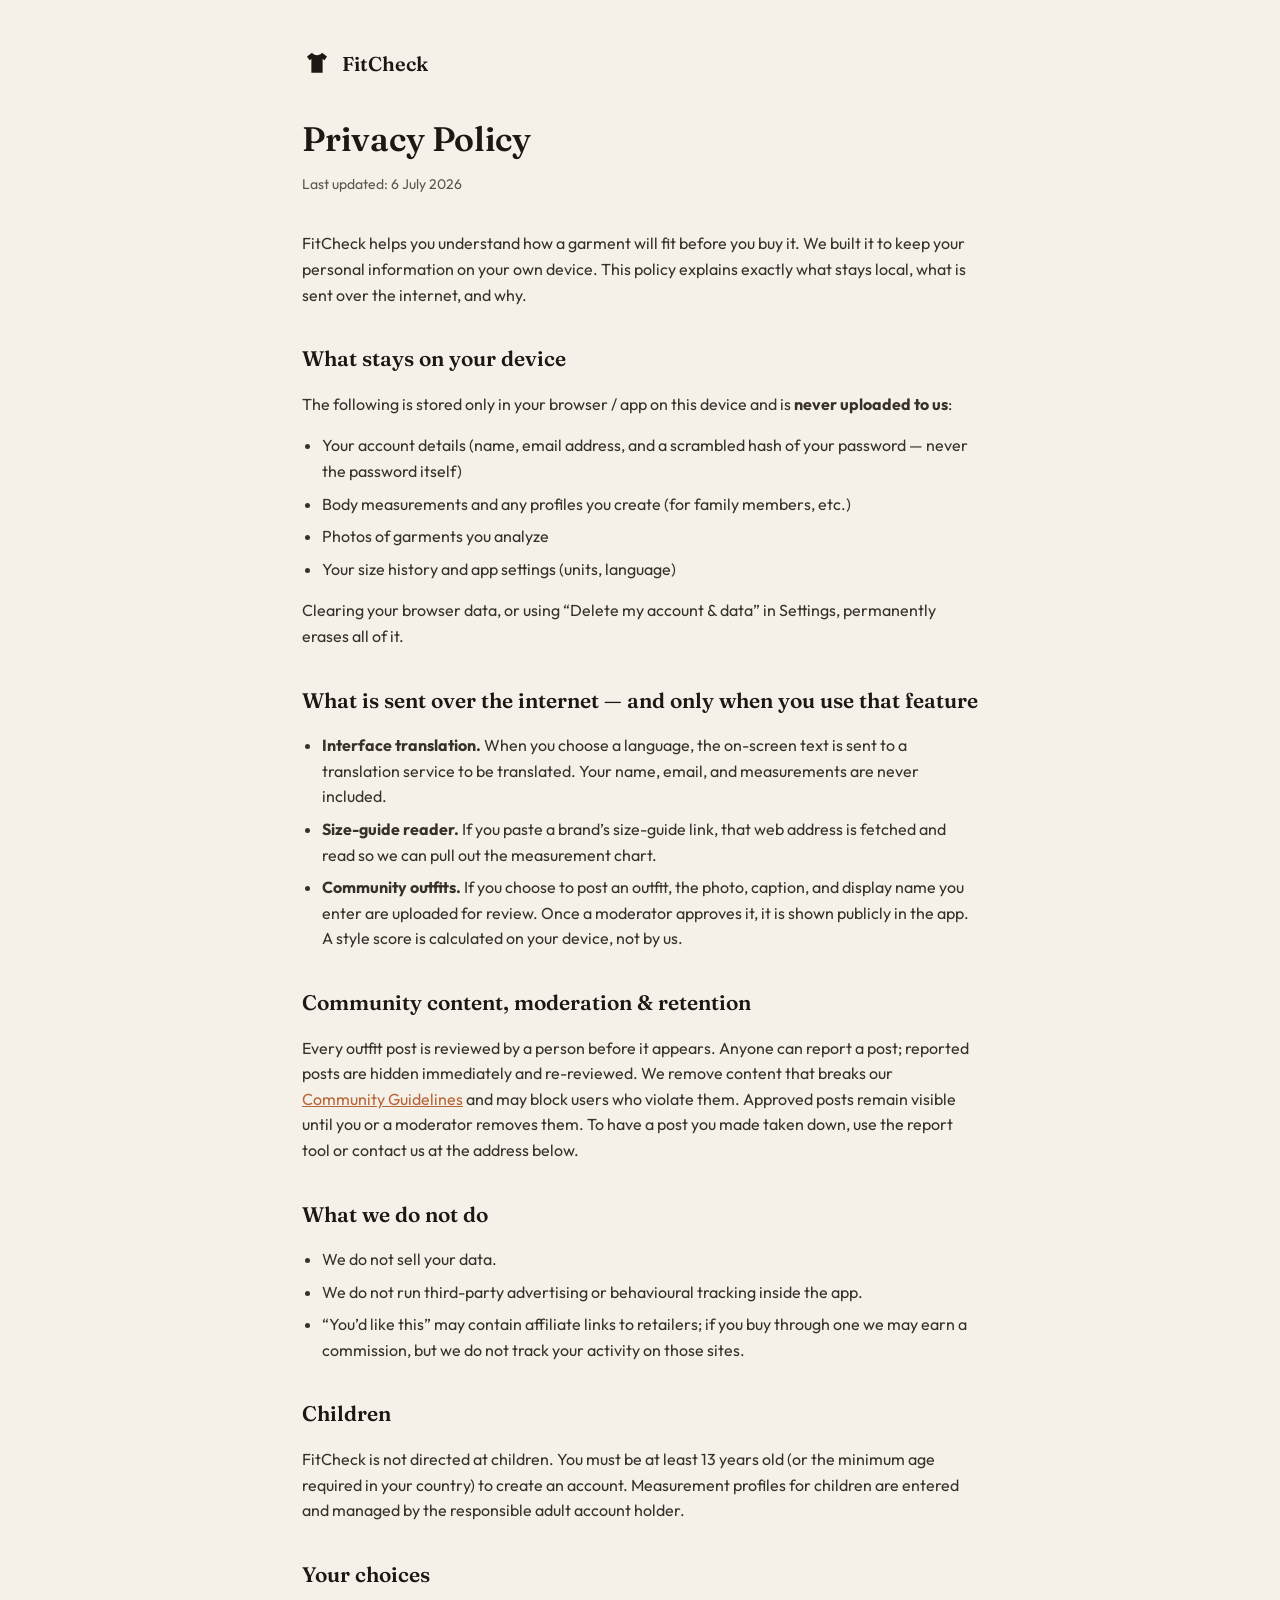
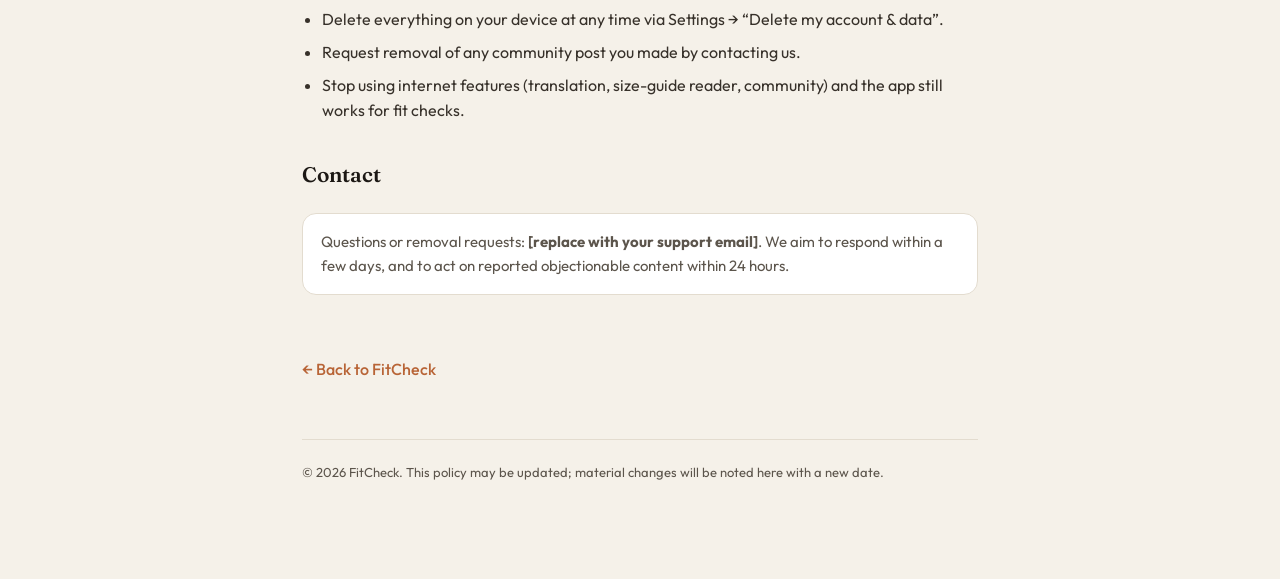
==== privacy.html @ b9136f20 "Initial commit: FitCheck store-ready PWA Fit-check PWA + dependency-free Python server. Includes dep" ====
<!DOCTYPE html>
<html lang="en">
<head>
  <meta charset="UTF-8">
  <meta name="viewport" content="width=device-width, initial-scale=1">
  <title>Privacy Policy — FitCheck</title>
  <meta name="theme-color" content="#f5f1e9">
  <link rel="icon" href="icon.svg" type="image/svg+xml">
  <link rel="preconnect" href="https://fonts.googleapis.com">
  <link rel="preconnect" href="https://fonts.gstatic.com" crossorigin>
  <link href="https://fonts.googleapis.com/css2?family=Fraunces:opsz,wght@9..144,500;9..144,600&family=Outfit:wght@400;500;600&display=swap" rel="stylesheet">
  <style>
    :root { --bg:#f5f1e9; --ink:#1c1814; --muted:#5c554c; --accent:#b86436; --line:#e3dccf; }
    * { box-sizing: border-box; }
    body { margin:0; background:var(--bg); color:var(--ink); font-family:'Outfit',system-ui,sans-serif; line-height:1.6; }
    .wrap { max-width:720px; margin:0 auto; padding:48px 22px 96px; }
    .brand { display:flex; align-items:center; gap:10px; margin-bottom:40px; text-decoration:none; color:inherit; }
    .brand svg { width:30px; height:30px; }
    .brand span { font-family:'Fraunces',serif; font-weight:600; font-size:20px; }
    h1 { font-family:'Fraunces',serif; font-weight:600; font-size:34px; line-height:1.15; margin:0 0 6px; }
    .eff { color:var(--muted); font-size:14px; margin-bottom:36px; }
    h2 { font-family:'Fraunces',serif; font-weight:600; font-size:21px; margin:34px 0 10px; }
    p, li { color:#37312a; font-size:16px; }
    a { color:var(--accent); }
    ul { padding-left:20px; }
    li { margin-bottom:7px; }
    .note { background:#fff; border:1px solid var(--line); border-radius:14px; padding:16px 18px; margin:22px 0; font-size:15px; color:var(--muted); }
    .back { display:inline-block; margin-top:40px; color:var(--accent); text-decoration:none; font-weight:500; }
    footer { margin-top:56px; padding-top:22px; border-top:1px solid var(--line); color:var(--muted); font-size:13px; }
  </style>
</head>
<body>
  <div class="wrap">
    <a class="brand" href="./">
      <svg viewBox="0 0 24 24" fill="none"><path d="M8 3 4 6l2 3 1.5-1V19h9V8L18 9l2-3-4-3c-.8 1.2-2.2 2-4 2s-3.2-.8-4-2Z" fill="#1c1814"/></svg>
      <span>FitCheck</span>
    </a>

    <h1>Privacy Policy</h1>
    <p class="eff">Last updated: 6 July 2026</p>

    <p>FitCheck helps you understand how a garment will fit before you buy it. We built it to keep your personal information on your own device. This policy explains exactly what stays local, what is sent over the internet, and why.</p>

    <h2>What stays on your device</h2>
    <p>The following is stored only in your browser / app on this device and is <strong>never uploaded to us</strong>:</p>
    <ul>
      <li>Your account details (name, email address, and a scrambled hash of your password — never the password itself)</li>
      <li>Body measurements and any profiles you create (for family members, etc.)</li>
      <li>Photos of garments you analyze</li>
      <li>Your size history and app settings (units, language)</li>
    </ul>
    <p>Clearing your browser data, or using “Delete my account &amp; data” in Settings, permanently erases all of it.</p>

    <h2>What is sent over the internet — and only when you use that feature</h2>
    <ul>
      <li><strong>Interface translation.</strong> When you choose a language, the on-screen text is sent to a translation service to be translated. Your name, email, and measurements are never included.</li>
      <li><strong>Size-guide reader.</strong> If you paste a brand’s size-guide link, that web address is fetched and read so we can pull out the measurement chart.</li>
      <li><strong>Community outfits.</strong> If you choose to post an outfit, the photo, caption, and display name you enter are uploaded for review. Once a moderator approves it, it is shown publicly in the app. A style score is calculated on your device, not by us.</li>
    </ul>

    <h2>Community content, moderation &amp; retention</h2>
    <p>Every outfit post is reviewed by a person before it appears. Anyone can report a post; reported posts are hidden immediately and re-reviewed. We remove content that breaks our <a href="terms.html">Community Guidelines</a> and may block users who violate them. Approved posts remain visible until you or a moderator removes them. To have a post you made taken down, use the report tool or contact us at the address below.</p>

    <h2>What we do not do</h2>
    <ul>
      <li>We do not sell your data.</li>
      <li>We do not run third-party advertising or behavioural tracking inside the app.</li>
      <li>“You’d like this” may contain affiliate links to retailers; if you buy through one we may earn a commission, but we do not track your activity on those sites.</li>
    </ul>

    <h2>Children</h2>
    <p>FitCheck is not directed at children. You must be at least 13 years old (or the minimum age required in your country) to create an account. Measurement profiles for children are entered and managed by the responsible adult account holder.</p>

    <h2>Your choices</h2>
    <ul>
      <li>Delete everything on your device at any time via Settings → “Delete my account &amp; data”.</li>
      <li>Request removal of any community post you made by contacting us.</li>
      <li>Stop using internet features (translation, size-guide reader, community) and the app still works for fit checks.</li>
    </ul>

    <h2>Contact</h2>
    <div class="note">Questions or removal requests: <strong>[replace with your support email]</strong>. We aim to respond within a few days, and to act on reported objectionable content within 24 hours.</div>

    <a class="back" href="./">← Back to FitCheck</a>
    <footer>© 2026 FitCheck. This policy may be updated; material changes will be noted here with a new date.</footer>
  </div>
</body>
</html>
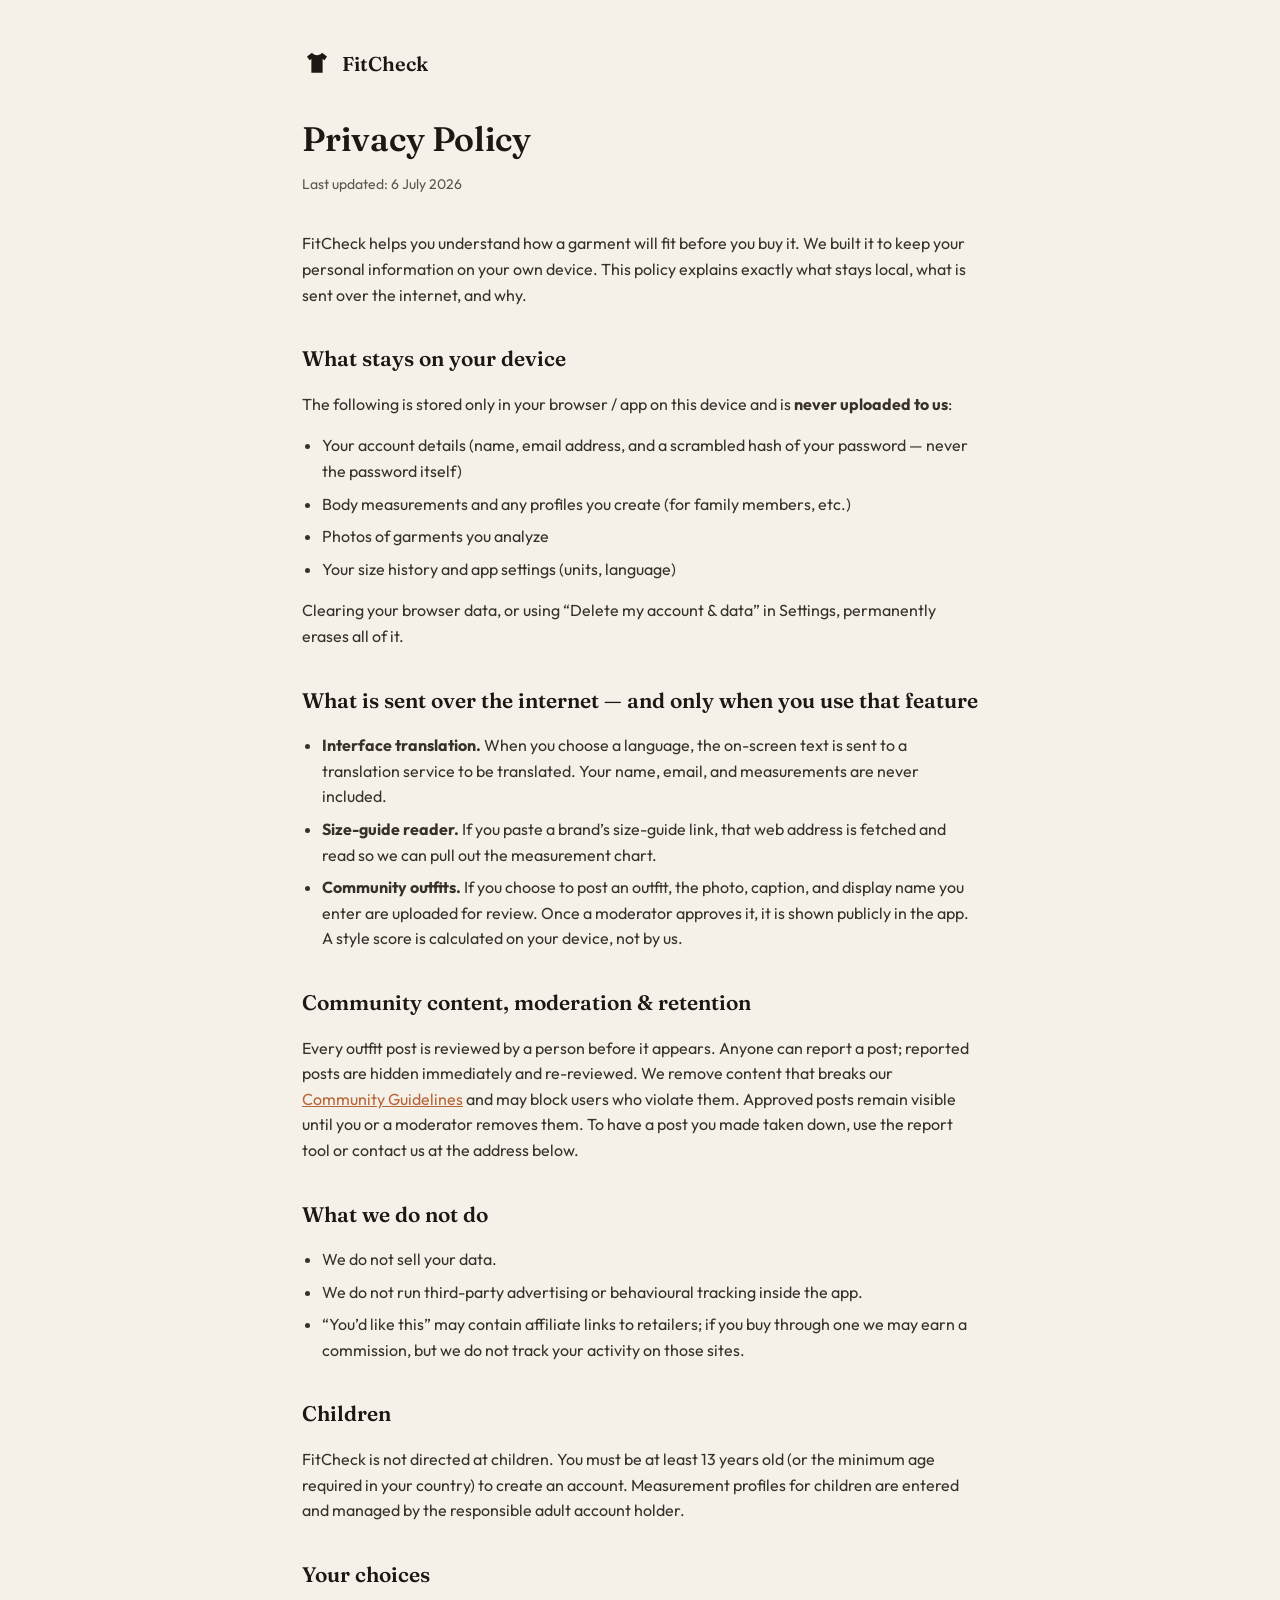
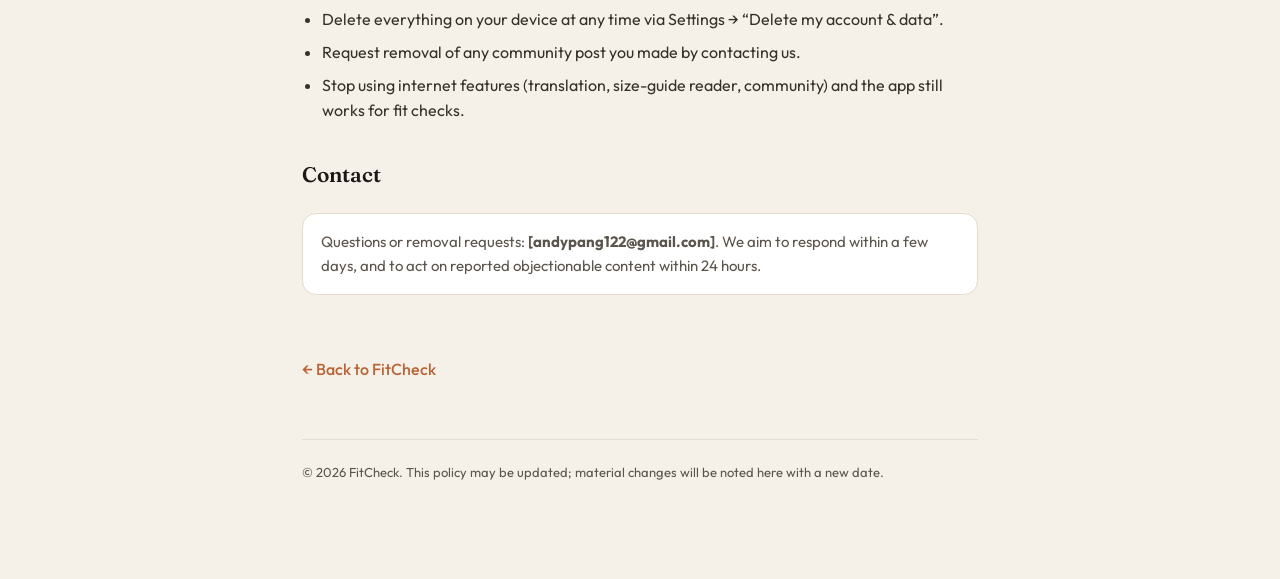
==== commit eb9b492f: "Update support email in privacy and terms" ====
--- a/privacy.html
+++ b/privacy.html
@@ -79,7 +79,7 @@
     </ul>
 
     <h2>Contact</h2>
-    <div class="note">Questions or removal requests: <strong>[replace with your support email]</strong>. We aim to respond within a few days, and to act on reported objectionable content within 24 hours.</div>
+    <div class="note">Questions or removal requests: <strong>[andypang122@gmail.com]</strong>. We aim to respond within a few days, and to act on reported objectionable content within 24 hours.</div>
 
     <a class="back" href="./">← Back to FitCheck</a>
     <footer>© 2026 FitCheck. This policy may be updated; material changes will be noted here with a new date.</footer>
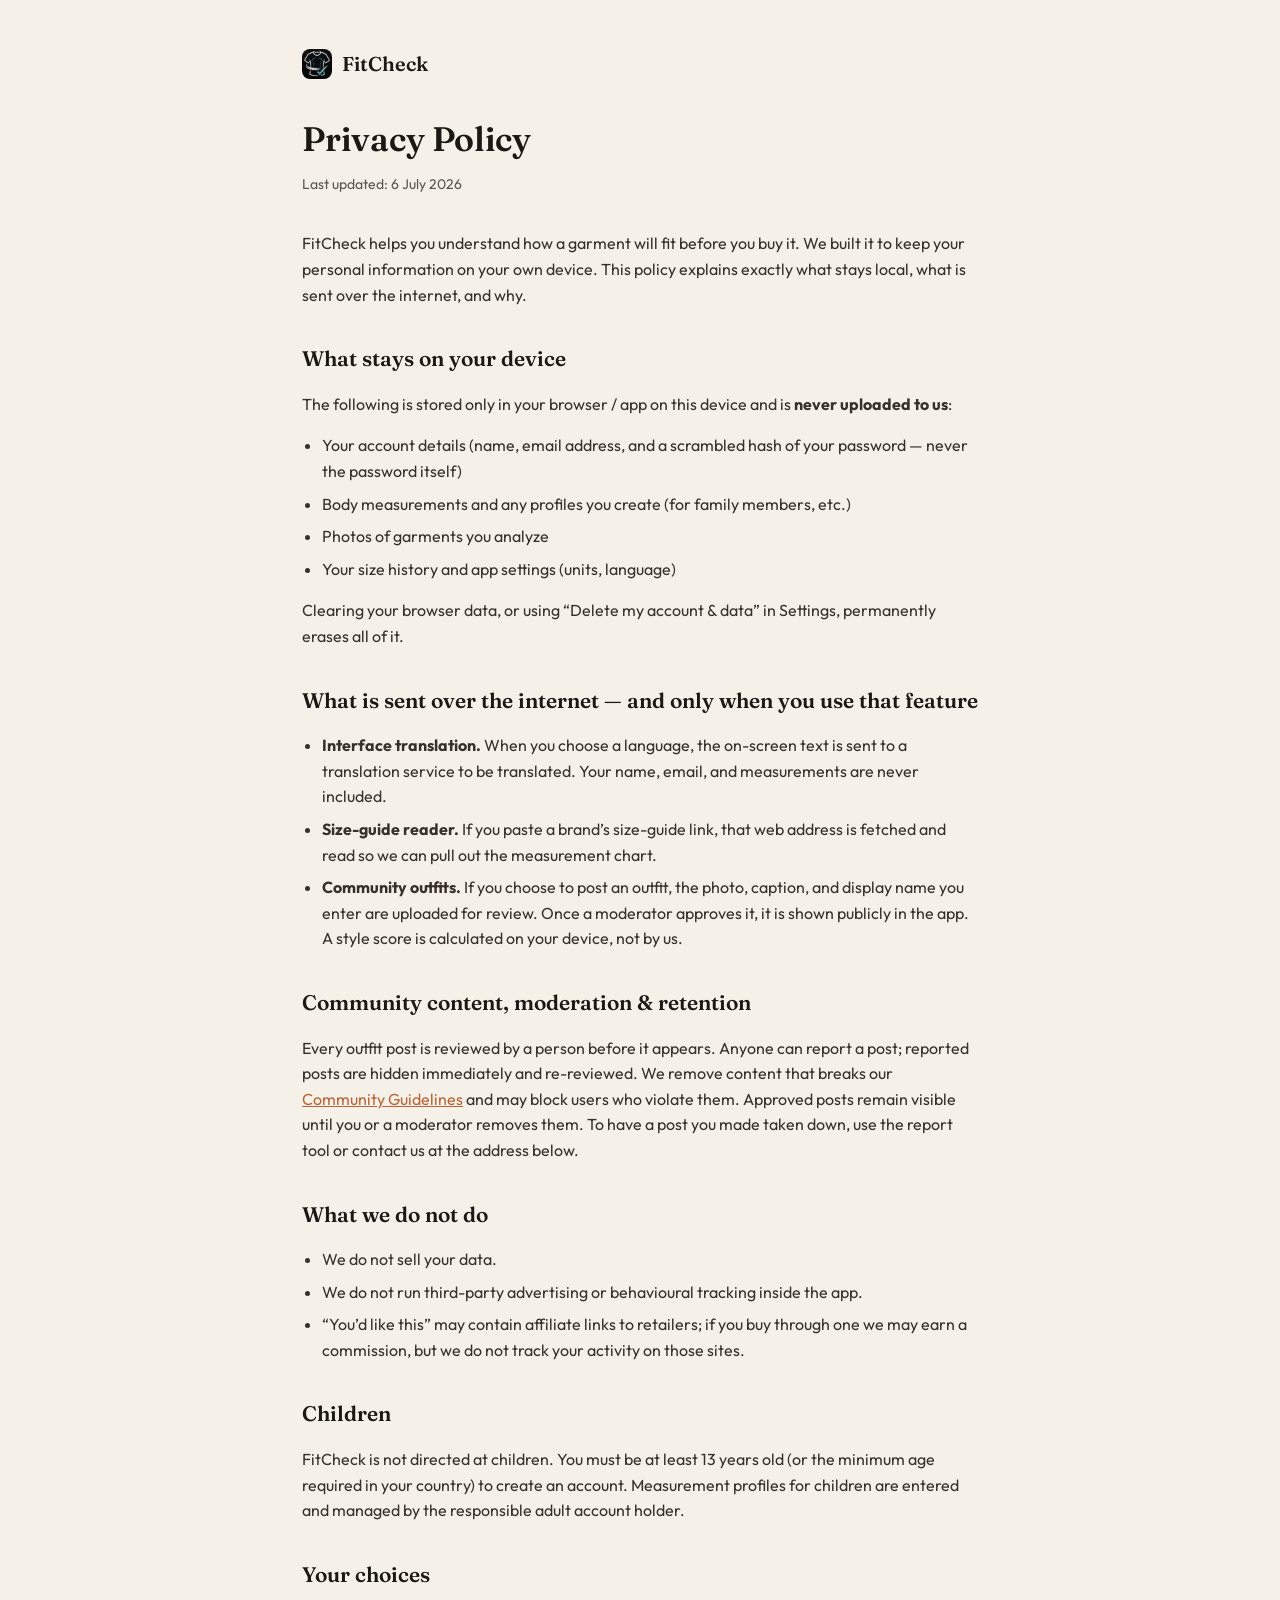
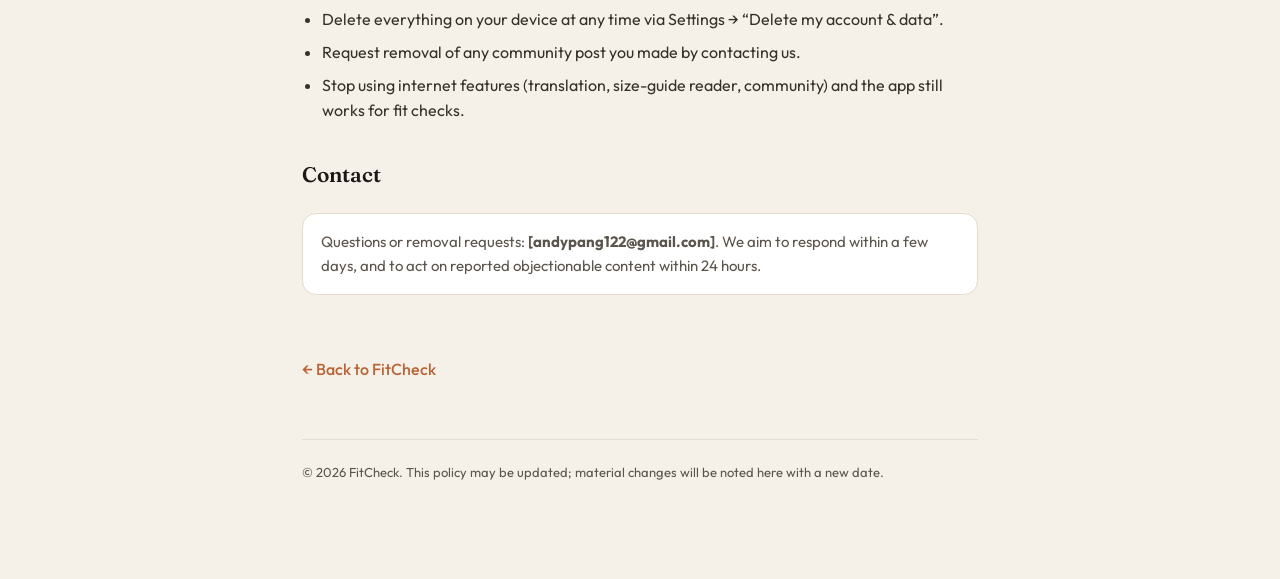
==== commit de288d69: "Add body scan, wardrobe, cloud accounts, Size Passport; fix sizing (v31–v53) Everything built since " ====
--- a/privacy.html
+++ b/privacy.html
@@ -16,6 +16,7 @@
     .wrap { max-width:720px; margin:0 auto; padding:48px 22px 96px; }
     .brand { display:flex; align-items:center; gap:10px; margin-bottom:40px; text-decoration:none; color:inherit; }
     .brand svg { width:30px; height:30px; }
+    .brand-ico { width:30px; height:30px; border-radius:8px; display:block; }
     .brand span { font-family:'Fraunces',serif; font-weight:600; font-size:20px; }
     h1 { font-family:'Fraunces',serif; font-weight:600; font-size:34px; line-height:1.15; margin:0 0 6px; }
     .eff { color:var(--muted); font-size:14px; margin-bottom:36px; }
@@ -32,7 +33,7 @@
 <body>
   <div class="wrap">
     <a class="brand" href="./">
-      <svg viewBox="0 0 24 24" fill="none"><path d="M8 3 4 6l2 3 1.5-1V19h9V8L18 9l2-3-4-3c-.8 1.2-2.2 2-4 2s-3.2-.8-4-2Z" fill="#1c1814"/></svg>
+      <img src="icons/apple-touch-icon.png" alt="" class="brand-ico">
       <span>FitCheck</span>
     </a>
 
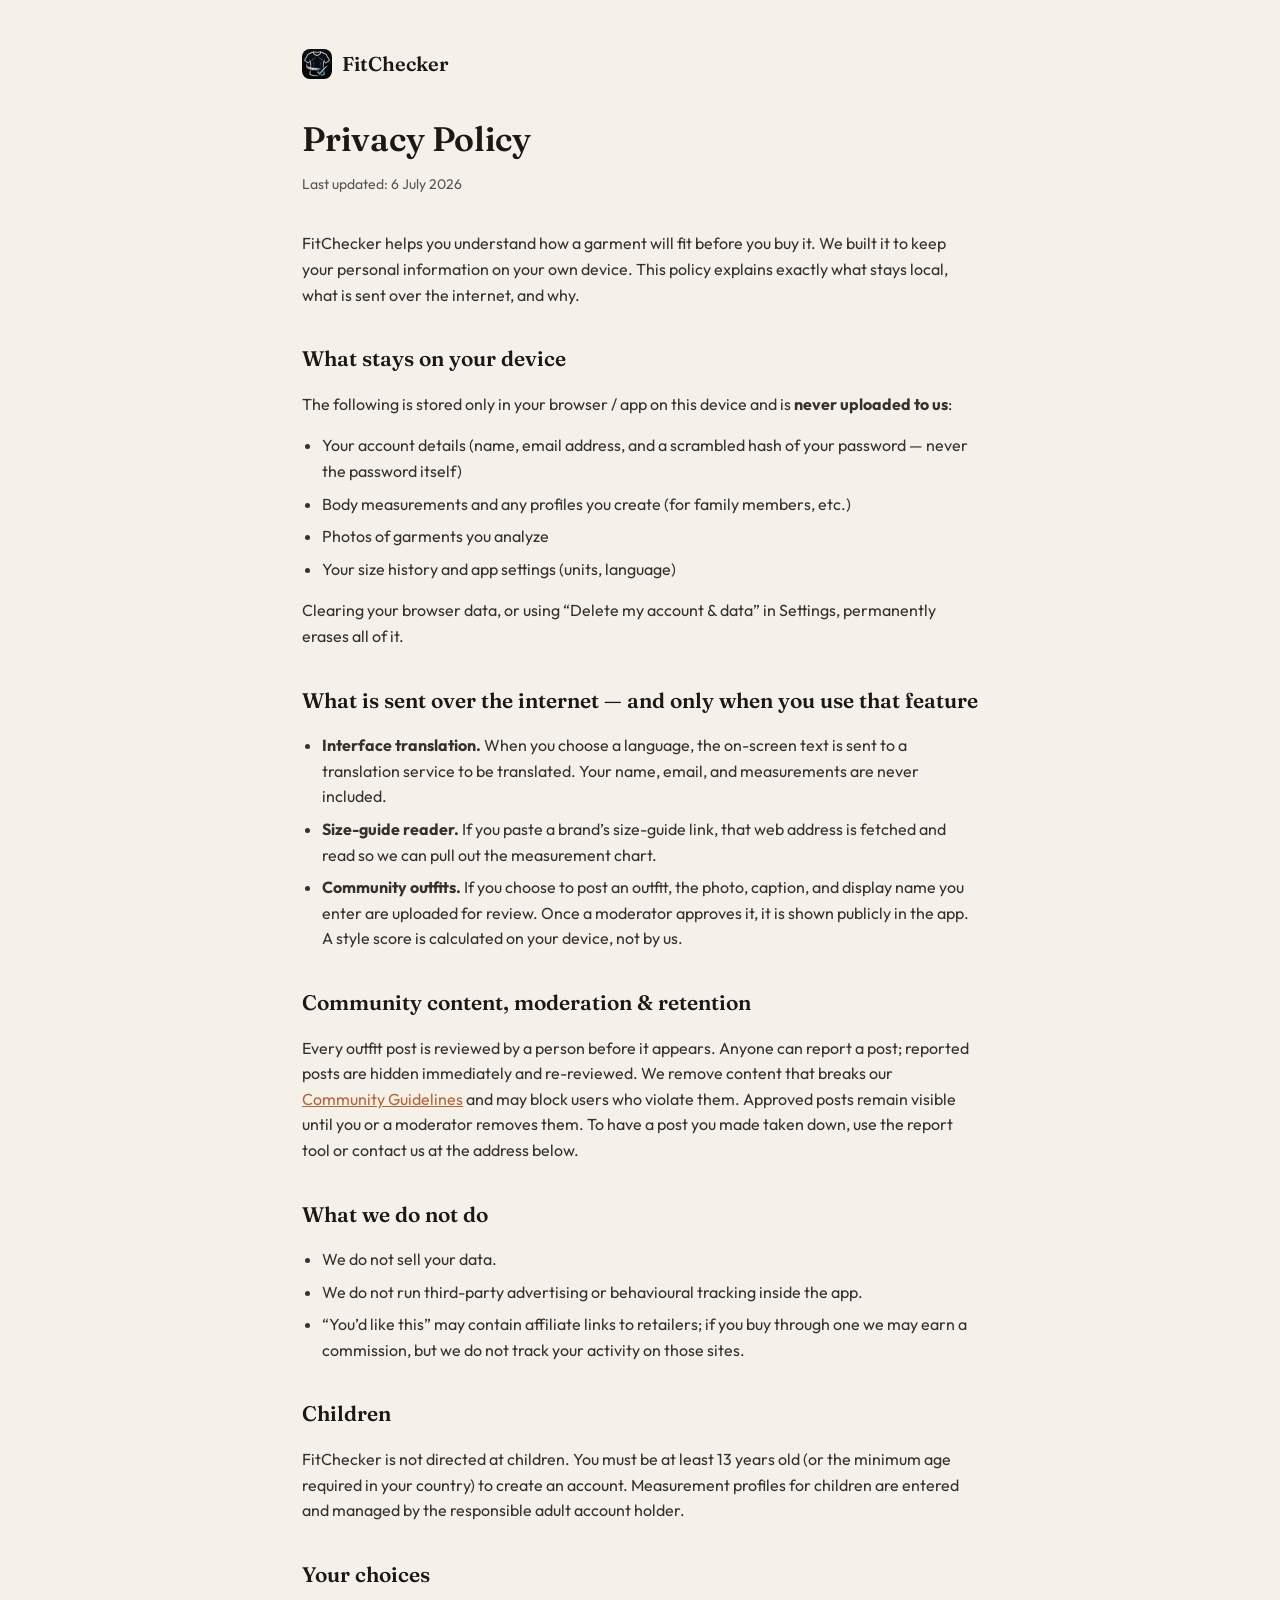
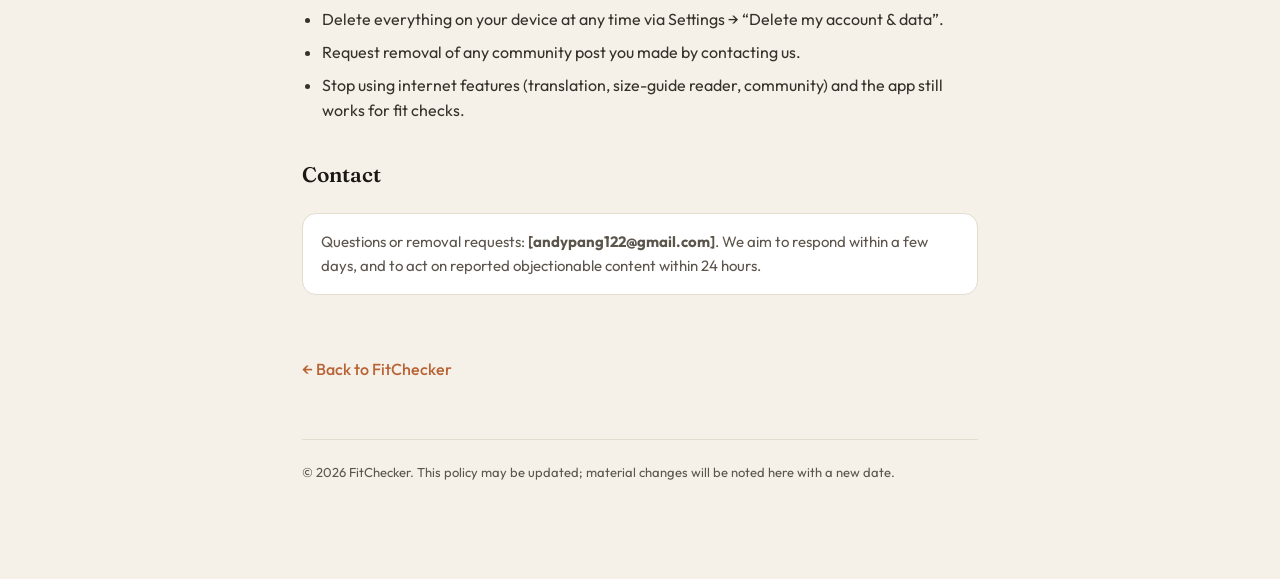
==== commit 3babc1ec: "Rename the app FitCheck -> FitChecker (v54) Matches the name already used for the GitHub repo and th" ====
--- a/privacy.html
+++ b/privacy.html
@@ -3,7 +3,7 @@
 <head>
   <meta charset="UTF-8">
   <meta name="viewport" content="width=device-width, initial-scale=1">
-  <title>Privacy Policy — FitCheck</title>
+  <title>Privacy Policy — FitChecker</title>
   <meta name="theme-color" content="#f5f1e9">
   <link rel="icon" href="icon.svg" type="image/svg+xml">
   <link rel="preconnect" href="https://fonts.googleapis.com">
@@ -34,13 +34,13 @@
   <div class="wrap">
     <a class="brand" href="./">
       <img src="icons/apple-touch-icon.png" alt="" class="brand-ico">
-      <span>FitCheck</span>
+      <span>FitChecker</span>
     </a>
 
     <h1>Privacy Policy</h1>
     <p class="eff">Last updated: 6 July 2026</p>
 
-    <p>FitCheck helps you understand how a garment will fit before you buy it. We built it to keep your personal information on your own device. This policy explains exactly what stays local, what is sent over the internet, and why.</p>
+    <p>FitChecker helps you understand how a garment will fit before you buy it. We built it to keep your personal information on your own device. This policy explains exactly what stays local, what is sent over the internet, and why.</p>
 
     <h2>What stays on your device</h2>
     <p>The following is stored only in your browser / app on this device and is <strong>never uploaded to us</strong>:</p>
@@ -70,7 +70,7 @@
     </ul>
 
     <h2>Children</h2>
-    <p>FitCheck is not directed at children. You must be at least 13 years old (or the minimum age required in your country) to create an account. Measurement profiles for children are entered and managed by the responsible adult account holder.</p>
+    <p>FitChecker is not directed at children. You must be at least 13 years old (or the minimum age required in your country) to create an account. Measurement profiles for children are entered and managed by the responsible adult account holder.</p>
 
     <h2>Your choices</h2>
     <ul>
@@ -82,8 +82,8 @@
     <h2>Contact</h2>
     <div class="note">Questions or removal requests: <strong>[andypang122@gmail.com]</strong>. We aim to respond within a few days, and to act on reported objectionable content within 24 hours.</div>
 
-    <a class="back" href="./">← Back to FitCheck</a>
-    <footer>© 2026 FitCheck. This policy may be updated; material changes will be noted here with a new date.</footer>
+    <a class="back" href="./">← Back to FitChecker</a>
+    <footer>© 2026 FitChecker. This policy may be updated; material changes will be noted here with a new date.</footer>
   </div>
 </body>
 </html>
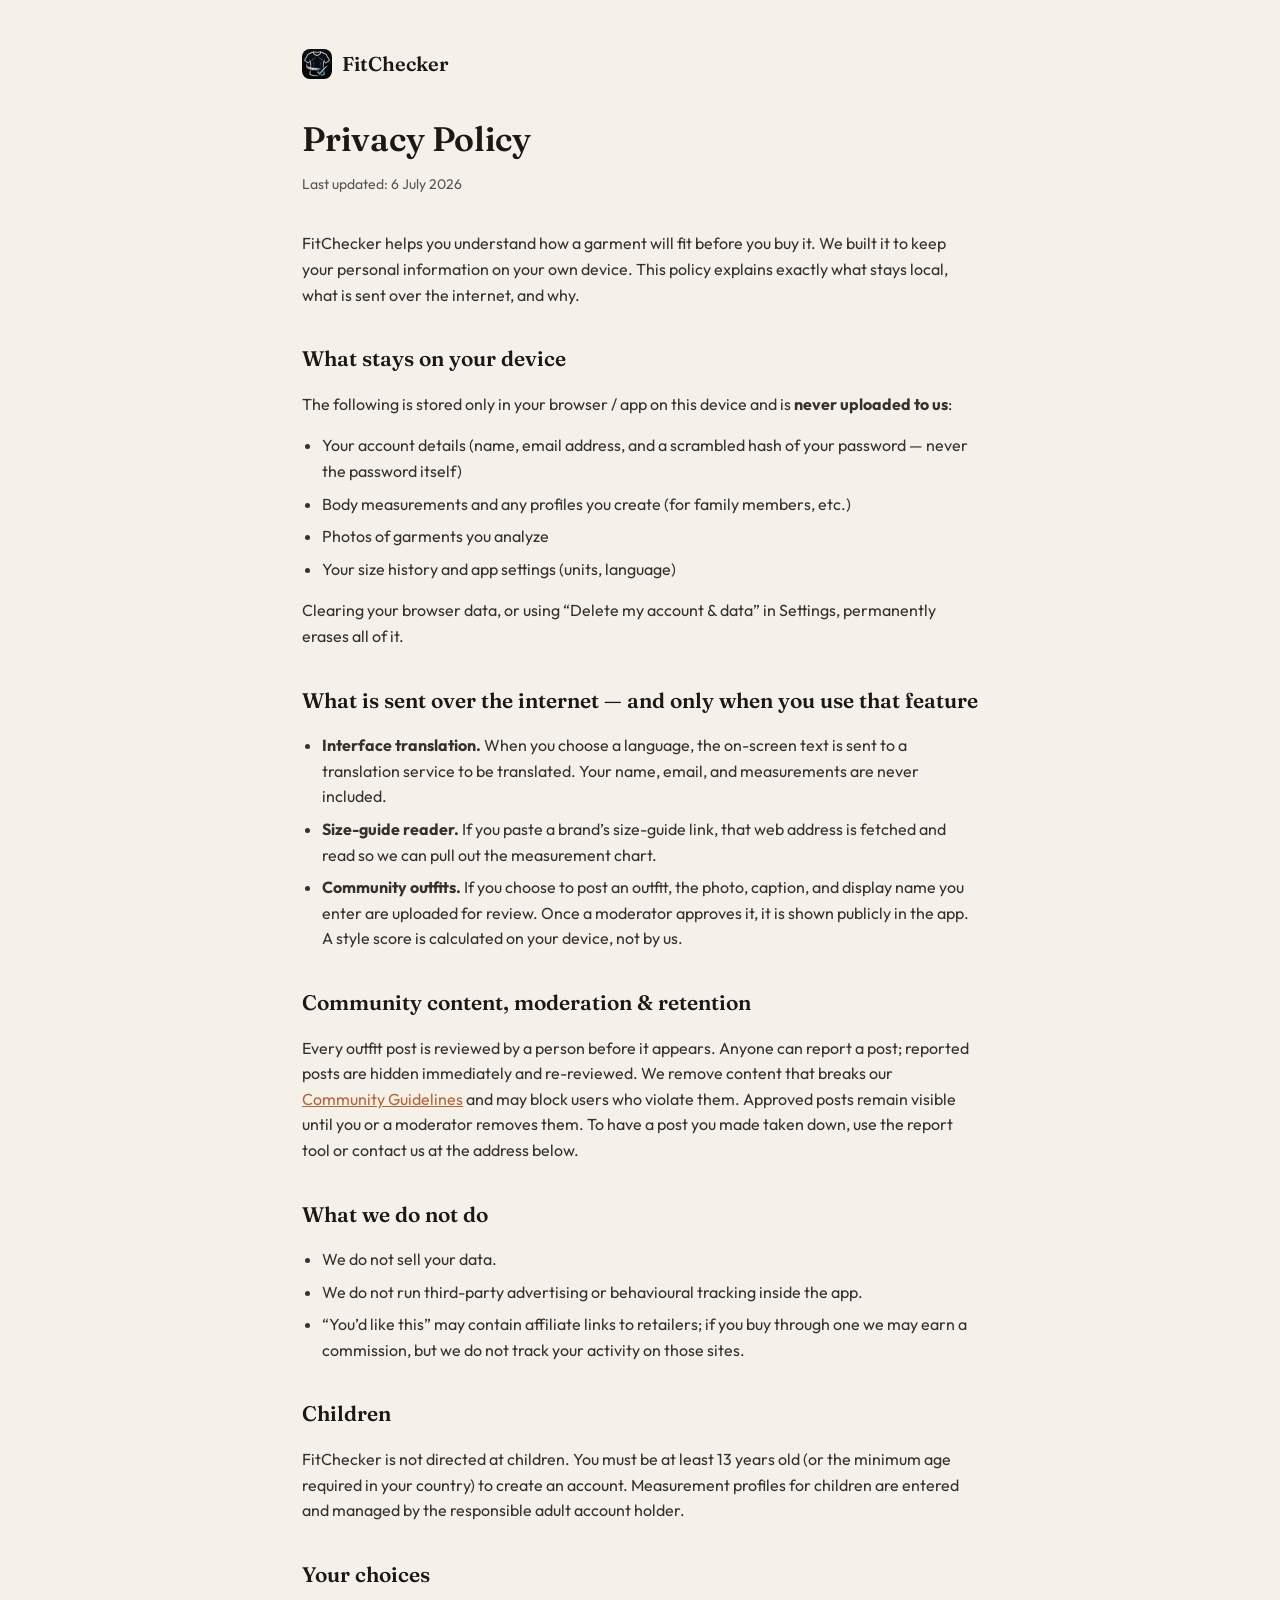
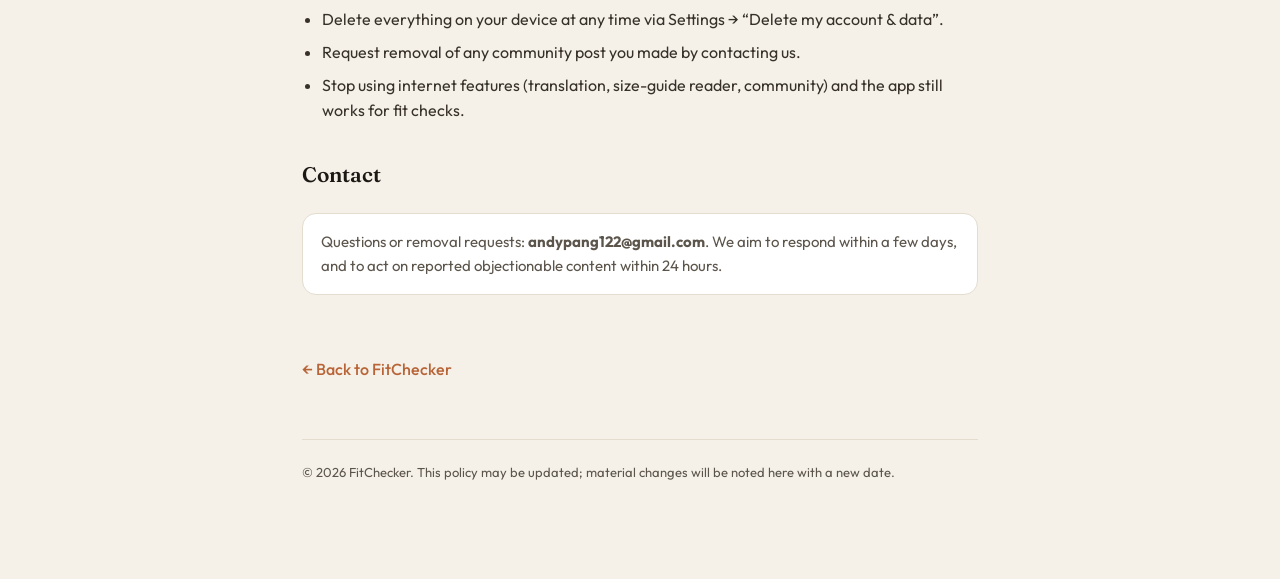
==== commit 4205c6ba: "Clean up contact email in privacy policy and terms The support address was present but wrapped in sq" ====
--- a/privacy.html
+++ b/privacy.html
@@ -80,7 +80,7 @@
     </ul>
 
     <h2>Contact</h2>
-    <div class="note">Questions or removal requests: <strong>[andypang122@gmail.com]</strong>. We aim to respond within a few days, and to act on reported objectionable content within 24 hours.</div>
+    <div class="note">Questions or removal requests: <strong>andypang122@gmail.com</strong>. We aim to respond within a few days, and to act on reported objectionable content within 24 hours.</div>
 
     <a class="back" href="./">← Back to FitChecker</a>
     <footer>© 2026 FitChecker. This policy may be updated; material changes will be noted here with a new date.</footer>
